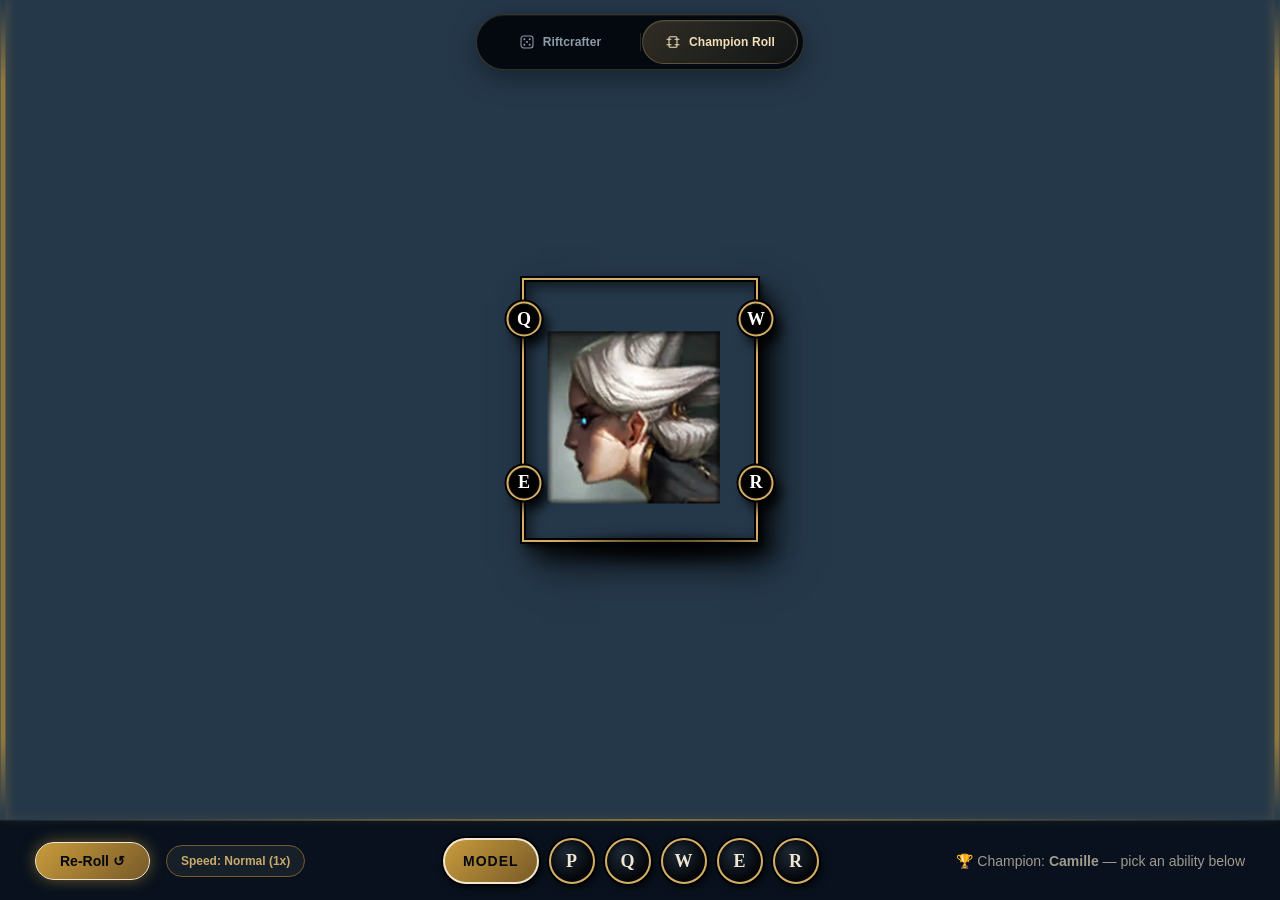
==== champion-roll.html @ a7ed088f "Add files via upload" ====
<!DOCTYPE html>
<html lang="en">
<head>
  <meta charset="UTF-8">
  <meta name="viewport" content="width=device-width, initial-scale=1.0, viewport-fit=cover">
  <title>League of Legends - Champion Roll in Frame</title>
  <style>
    html {
      height: 100%;
    }

    * {
      box-sizing: border-box;
      margin: 0;
      padding: 0;
      user-select: none;
      -webkit-user-select: none;
      -webkit-tap-highlight-color: transparent;
    }

    body {
      width: 100vw;
      height: 100vh;
      height: 100dvh;
      overflow: hidden;
      overscroll-behavior: none;
      touch-action: manipulation;
      /* لون الخلفية الأصلي المأخوذ بالبكسل من الصورة (#25384a) */
      background-color: #25384a;
      font-family: -apple-system, BlinkMacSystemFont, "Segoe UI", Roboto, "Cairo", Tahoma, sans-serif;
      position: relative;
    }

    /* 
      المربع الأصلي (الفريم) في منتصف المنطقة المرئية (أعلى شريط التحكم)
      - الظل بزاوية وقوة وتفاصيل الصورة المرفقة (ساقط نحو الأسفل واليمين)
    */
    .lol-frame {
      position: absolute;
      top: calc((100vh - var(--bar-h, 80px)) / 2);
      top: calc((100dvh - var(--bar-h, 80px)) / 2);
      left: 50%;
      transform: translate(-50%, -50%);
      width: 236px;
      height: 264px;
      background: transparent;
      border: 2px solid #d5af65;
      outline: 2px solid #000000;
      outline-offset: 0;
      box-shadow: 
        inset 0 0 0 2px #000000,
        inset 6px 6px 14px rgba(0, 0, 0, 0.6),
        3px 4px 6px rgba(0, 0, 0, 0.85),
        10px 14px 22px rgba(0, 0, 0, 0.82),
        18px 24px 38px rgba(0, 0, 0, 0.55);
      z-index: 5;
      pointer-events: none;
    }

    /* شريط الظل المسقط بزاوية أسفل ويمين الفريم */
    .lol-frame::after {
      content: "";
      position: absolute;
      bottom: -22px;
      left: 14%;
      width: 95%;
      height: 28px;
      background: radial-gradient(ellipse at center, rgba(0, 0, 0, 0.85) 0%, rgba(0, 0, 0, 0.45) 50%, transparent 75%);
      filter: blur(6px);
      pointer-events: none;
      z-index: -1;
    }

    /* دوائر القدرات (Q, W, E, R) بظل زاوي مطابق لدائرة R في الصورة */
    .ability-circle {
      position: absolute;
      width: 35px;
      height: 35px;
      border-radius: 50%;
      background: #000000;
      border: 2px solid #d5af65;
      box-shadow: 
        0 0 0 2px #000000,
        7px 9px 12px rgba(0, 0, 0, 0.88),
        inset 0 0 0 1px #111111;
      display: flex;
      justify-content: center;
      align-items: center;
      z-index: 20;
      user-select: none;
    }

    .ability-circle span {
      color: #ffffff;
      font-family: "Cinzel", "Beaufort for LoL", "Times New Roman", "Georgia", serif;
      font-size: 18px;
      font-weight: 700;
      line-height: 1;
      text-shadow: 0 1px 2px rgba(0, 0, 0, 0.85);
      transform: translateY(-0.5px);
    }

    .circle-q { top: 15%; left: 0; transform: translate(-50%, -50%); }
    .circle-w { top: 15%; left: 100%; transform: translate(-50%, -50%); }
    .circle-e { top: 78%; left: 0; transform: translate(-50%, -50%); }
    .circle-r { top: 78%; left: 100%; transform: translate(-50%, -50%); }

    /* 
      أماكن أيكونات القدرات من Riot Data Dragon (جاهزة وفارغة حالياً)
      - 4 أماكن في زوايا الفريم + مكان في منتصف الضلع العلوي (مطابق للصورة المرفقة)
      - كل أيكون يتمركز فوق الزاوية بالضبط كما في الصورة
    */
    .ability-slot {
      position: absolute;
      width: 48px;
      height: 48px;
      border-radius: 6px;
      background: transparent;
      border: none;
      outline: none;
      box-shadow: none;
      overflow: hidden;
      z-index: 25;
      pointer-events: none;
    }

    .ability-slot img {
      width: 100%;
      height: 100%;
      object-fit: cover;
      display: block;
      border: none;
      border-radius: 6px;
      box-shadow: 3px 4px 8px rgba(0, 0, 0, 0.7);
      /* طفو خفيف جداً - أخف من طفو الصورة الفائزة */
      animation: abilityFloat 5.5s ease-in-out infinite;
    }

    /* لمعة واحدة تمر علي الأيكون من فوق الشمال لتحت اليمين لما يتحط */
    .ability-slot::after {
      content: "";
      position: absolute;
      inset: 0;
      border-radius: 6px;
      background: linear-gradient(135deg,
        transparent 35%,
        rgba(255, 255, 255, 0.55) 47%,
        rgba(255, 255, 255, 0.95) 50%,
        rgba(255, 255, 255, 0.55) 53%,
        transparent 65%);
      transform: translate(-110%, -110%);
      opacity: 0;
      pointer-events: none;
    }

    .ability-slot.shine::after {
      animation: slotShine 1.8s ease-in-out 1;
    }

    @keyframes slotShine {
      0% { transform: translate(-110%, -110%); opacity: 1; }
      100% { transform: translate(110%, 110%); opacity: 1; }
    }

    @keyframes abilityFloat {
      0%, 100% { transform: translate(0, 0); }
      25% { transform: translate(2.5px, -3.5px); }
      50% { transform: translate(0, -5.5px); }
      75% { transform: translate(-2.5px, -2.5px); }
    }

    .slot-tl { top: 0; left: 0; transform: translate(-50%, -50%); }
    .slot-tc { top: 0; left: 50%; transform: translate(-50%, -50%); }
    .slot-tr { top: 0; left: 100%; transform: translate(-50%, -50%); }
    .slot-bl { top: 100%; left: 0; transform: translate(-50%, -50%); }
    .slot-br { top: 100%; left: 100%; transform: translate(-50%, -50%); }
    .slot-bc { top: 100%; left: 50%; transform: translate(-50%, -50%); }

    /* ساحة الأنميشن بملء الشاشة */
    #arena {
      position: absolute;
      top: 0;
      left: 0;
      width: 100vw;
      height: 100vh;
      height: 100dvh;
      direction: ltr;
      overflow: hidden;
      pointer-events: none;
      z-index: 2;
    }

    /* صور أبطال اللعبة وقت الرول بحجم 75px بدون أي حواف */
    .champ-dvd {
      position: absolute;
      top: 0;
      left: 0;
      width: 75px;
      height: 75px;
      border: none !important;
      outline: none !important;
      box-shadow: none !important;
      overflow: hidden;
      will-change: transform, opacity;
      background: transparent;
      transform-origin: center center;
      transition: opacity 0.15s ease, transform 0.15s ease;
    }

    .champ-dvd img {
      width: 100%;
      height: 100%;
      object-fit: cover;
      display: block;
      border: none !important;
      outline: none !important;
    }

    /* الاختفاء أثناء الرول: بدون قفز - الشفافية فقط (الموضع يُدار من الـ JS) */
    .champ-dvd.eliminated {
      opacity: 0 !important;
    }

    /* 
      الحيطان الجانبية القابلة للسحب (بالماوس أو اللمس) - الرول بيخبط فيها
      منطقة لمس عريضة (28px) وحاجز مرئي رفيع متوهج في المنتصف
    */
    .side-wall {
      position: absolute;
      top: 0;
      width: 28px;
      height: calc(100vh - var(--bar-h, 80px));
      height: calc(100dvh - var(--bar-h, 80px));
      z-index: 90;
      cursor: ew-resize;
      touch-action: none;
      background: transparent;
    }

    .side-wall::before {
      content: "";
      position: absolute;
      top: 0;
      bottom: 0;
      left: 50%;
      transform: translateX(-50%);
      width: 5px;
      border-radius: 3px;
      background: linear-gradient(180deg,
        transparent 0%,
        rgba(200, 155, 60, 0.65) 10%,
        rgba(200, 155, 60, 0.65) 90%,
        transparent 100%);
      box-shadow: 0 0 12px rgba(200, 155, 60, 0.45);
    }

    .side-wall.dragging::before {
      background: linear-gradient(180deg,
        transparent 0%,
        rgba(240, 230, 210, 0.95) 10%,
        rgba(240, 230, 210, 0.95) 90%,
        transparent 100%);
      box-shadow: 0 0 18px rgba(240, 230, 210, 0.85);
    }

    /* الصورة الفائزة: حجمها يتحسب كنسبة ثابتة من حجم الفريم (توافق مع كل الشاشات) */
    .final-winner-img {
      position: absolute;
      top: 0;
      left: 0;
      width: 175px;
      height: 175px;
      object-fit: cover;
      display: block;
      border: none !important;
      outline: none !important;
      box-shadow: none !important;
      filter: none !important;
      z-index: 10 !important;
      will-change: transform;
      pointer-events: none;
    }

    /* شريط التحكم السفلي - متجاوب مع جميع الشاشات */
    .bottom-controls-bar {
      position: absolute;
      bottom: 0;
      left: 0;
      width: 100vw;
      min-height: 80px;
      height: auto;
      background: rgba(8, 16, 28, 0.96);
      backdrop-filter: blur(16px);
      -webkit-backdrop-filter: blur(16px);
      display: flex;
      flex-wrap: wrap;
      justify-content: space-between;
      align-items: center;
      gap: 10px;
      padding: 12px 35px;
      padding-bottom: calc(12px + env(safe-area-inset-bottom, 0px));
      z-index: 100;
      border-top: 1px solid rgba(255, 255, 255, 0.08);
    }

    /* الخط الشفاف الفاصل الذي ترتد منه الصور - ملاصق لأعلى شريط التحكم دائماً */
    .bottom-controls-bar::before {
      content: "";
      position: absolute;
      bottom: 100%;
      left: 0;
      width: 100%;
      height: 2px;
      background: linear-gradient(90deg, 
        transparent 0%, 
        rgba(200, 155, 60, 0.2) 20%, 
        rgba(200, 155, 60, 0.6) 50%, 
        rgba(200, 155, 60, 0.2) 80%, 
        transparent 100%);
      box-shadow: 0 -1px 8px rgba(200, 155, 60, 0.25);
      pointer-events: none;
    }

    .controls-left, .controls-right, .controls-center {
      display: flex;
      align-items: center;
      gap: 16px;
    }

    .status-lbl {
      color: #a09b8c;
      font-size: 14px;
      font-weight: 500;
      display: flex;
      align-items: center;
      gap: 8px;
      text-align: center;
    }

    .status-lbl .pulse-dot {
      width: 8px;
      height: 8px;
      border-radius: 50%;
      background: #0ac8b9;
      box-shadow: 0 0 8px #0ac8b9;
      display: inline-block;
      animation: blink 1s infinite alternate;
      flex-shrink: 0;
    }

    @keyframes blink {
      0% { opacity: 0.3; }
      100% { opacity: 1; }
    }

    .action-btn {
      background: linear-gradient(135deg, #c89b3c 0%, #785a28 100%);
      color: #040810;
      border: 1px solid #f0e6d2;
      padding: 10px 24px;
      border-radius: 20px;
      font-family: inherit;
      font-size: 14px;
      font-weight: 800;
      cursor: pointer;
      touch-action: manipulation;
      transition: all 0.2s ease;
      box-shadow: 0 0 15px rgba(200, 155, 60, 0.5);
    }

    .action-btn:hover {
      background: linear-gradient(135deg, #f0e6d2 0%, #c89b3c 100%);
      color: #010a13;
      transform: scale(1.04);
      box-shadow: 0 0 25px rgba(200, 155, 60, 0.9);
    }

    .action-btn:active {
      transform: scale(0.97);
    }

    .speed-btn {
      background: rgba(255, 255, 255, 0.06);
      color: #c8aa6e;
      border: 1px solid #785a28;
      padding: 8px 14px;
      border-radius: 16px;
      font-family: inherit;
      font-size: 12px;
      font-weight: 600;
      cursor: pointer;
      touch-action: manipulation;
      transition: all 0.2s ease;
      white-space: nowrap;
    }

    .speed-btn:hover {
      background: rgba(200, 155, 60, 0.15);
      border-color: #c89b3c;
      color: #f0e6d2;
    }

    /* ===== الأزرار الستة: MODEL P Q W E R ===== */
    .controls-abilities {
      display: flex;
      align-items: center;
      justify-content: center;
      gap: 10px;
      flex-wrap: wrap;
    }

    .ability-btn {
      width: 46px;
      height: 46px;
      border-radius: 50%;
      background: radial-gradient(circle at 35% 30%, #1c2733 0%, #05080c 70%);
      border: 2px solid #d5af65;
      box-shadow: 
        0 0 0 2px #000000,
        3px 4px 8px rgba(0, 0, 0, 0.7),
        inset 0 0 6px rgba(0, 0, 0, 0.8);
      color: #f0e6d2;
      font-family: "Cinzel", "Beaufort for LoL", "Times New Roman", "Georgia", serif;
      font-size: 18px;
      font-weight: 700;
      line-height: 1;
      cursor: pointer;
      touch-action: manipulation;
      transition: all 0.15s ease;
    }

    .ability-btn:hover {
      border-color: #f0e6d2;
      box-shadow: 
        0 0 0 2px #000000,
        0 0 14px rgba(200, 155, 60, 0.7),
        inset 0 0 6px rgba(0, 0, 0, 0.8);
      transform: translateY(-2px);
    }

    .ability-btn:active {
      transform: scale(0.94);
    }

    .model-btn {
      min-width: 88px;
      height: 46px;
      padding: 0 18px;
      border-radius: 23px;
      background: linear-gradient(135deg, #c89b3c 0%, #785a28 100%);
      border: 2px solid #f0e6d2;
      box-shadow: 
        0 0 0 2px #000000,
        3px 4px 8px rgba(0, 0, 0, 0.7);
      color: #040810;
      font-family: inherit;
      font-size: 14px;
      font-weight: 800;
      letter-spacing: 1px;
      cursor: pointer;
      touch-action: manipulation;
      transition: all 0.15s ease;
    }

    .model-btn:hover {
      background: linear-gradient(135deg, #f0e6d2 0%, #c89b3c 100%);
      box-shadow: 
        0 0 0 2px #000000,
        0 0 16px rgba(200, 155, 60, 0.8);
      transform: translateY(-2px);
    }

    .model-btn:active {
      transform: scale(0.96);
    }

    /* الأزرار أثناء الرول أو بعد استعمالها */
    .ability-btn:disabled, .model-btn:disabled {
      opacity: 0.35;
      cursor: default;
      transform: none;
    }

    .ability-btn.used {
      opacity: 0.5;
      border-color: #0ac8b9;
      color: #0ac8b9;
      box-shadow: 
        0 0 0 2px #000000,
        0 0 10px rgba(10, 200, 185, 0.5),
        inset 0 0 6px rgba(0, 0, 0, 0.8);
    }

    /* ===== التجاوب مع الموبايل والأجهزة الصغيرة ===== */
    @media (max-width: 700px) {
      .bottom-controls-bar {
        flex-direction: column;
        align-items: stretch;
        gap: 8px;
        padding: 10px 14px;
        padding-bottom: calc(10px + env(safe-area-inset-bottom, 0px));
      }

      .controls-right, .controls-center, .controls-left, .controls-abilities {
        width: 100%;
        justify-content: center;
        gap: 10px;
      }

      .action-btn {
        flex: 1;
      }

      .status-lbl {
        font-size: 12px;
      }
    }

    /* تصغير الفريم قليلاً على الشاشات القصيرة / الضيقة جداً */
    @media (max-width: 400px), (max-height: 560px) {
      .lol-frame {
        transform: translate(-50%, -50%) scale(0.82);
      }
    }
  </style>
  <link rel="stylesheet" href="css/page-switcher.css?v=20260919a">
  <script defer src="js/page-switcher.js?v=20260919a"></script>
</head>
<body class="rift-page--roll">
  <nav class="rift-island" aria-label="Game pages">
    <a class="rift-island__link" href="./index.html"><svg viewBox="0 0 24 24" aria-hidden="true"><rect x="3" y="3" width="18" height="18" rx="4"/><path d="M8 8h.01M16 8h.01M12 12h.01M8 16h.01M16 16h.01" stroke-width="3"/></svg><span>Riftcrafter</span></a>
    <a class="rift-island__link" href="./champion-roll.html" aria-current="page"><svg viewBox="0 0 24 24" aria-hidden="true"><rect x="6" y="4" width="12" height="16" rx="2"/><path d="M3 8h6M15 8h6M3 16h6M15 16h6"/></svg><span>Champion Roll</span></a>
  </nav>


  <!-- الفريم الأصلي في منتصف الشاشة بدوائر Q, W, E, R -->
  <div class="lol-frame" id="lolFrame">
    <div class="ability-circle circle-q"><span>Q</span></div>
    <div class="ability-circle circle-w"><span>W</span></div>
    <div class="ability-circle circle-e"><span>E</span></div>
    <div class="ability-circle circle-r"><span>R</span></div>

    <!-- أماكن أيكونات القدرات من Riot Data Dragon (فارغة وجاهزة حالياً) -->
    <div class="ability-slot slot-tl" id="slotTL"></div>
    <div class="ability-slot slot-tc" id="slotTC"></div>
    <div class="ability-slot slot-tr" id="slotTR"></div>
    <div class="ability-slot slot-bl" id="slotBL"></div>
    <div class="ability-slot slot-br" id="slotBR"></div>
    <!-- مكان صورة الشخصية (زر MODEL) تحت في النص -->
    <div class="ability-slot slot-bc" id="slotBC"></div>
  </div>

  <!-- ساحة حركة الصور وقت الرول -->
  <div id="arena"></div>

  <!-- الحيطان الجانبية القابلة للسحب اللي بيرتد فيها الرول -->
  <div class="side-wall" id="wallLeft"></div>
  <div class="side-wall" id="wallRight"></div>

  <!-- شريط التحكم السفلي المتجاوب -->
  <div class="bottom-controls-bar" id="controlsBar">
    <div class="controls-right">
      <button class="action-btn" id="actionBtn">Re-Roll ↺</button>
      <button class="speed-btn" id="speedBtn">Speed: Normal (1x)</button>
    </div>

    <!-- الأزرار الستة: MODEL P Q W E R -->
    <div class="controls-abilities">
      <button class="model-btn" id="btnModel" type="button">MODEL</button>
      <button class="ability-btn" id="btnP" type="button">P</button>
      <button class="ability-btn" id="btnQ" type="button">Q</button>
      <button class="ability-btn" id="btnW" type="button">W</button>
      <button class="ability-btn" id="btnE" type="button">E</button>
      <button class="ability-btn" id="btnR" type="button">R</button>
    </div>

    <div class="controls-left">
      <div class="status-lbl" id="statusLbl">
        <span class="pulse-dot"></span>
        <span>Champions bounce &amp; eliminate over 2 seconds...</span>
      </div>
    </div>
  </div>

  <script>
    // جميع أبطال League of Legends الـ 169 بدقة كاملة
    const CHAMPIONS = [{"id": "Aatrox", "name": "Aatrox", "title": "the Darkin Blade", "src": "[data-uri]", "ddragon_url": "https://ddragon.leagueoflegends.com/cdn/14.24.1/img/champion/Aatrox.png"}, {"id": "Ahri", "name": "Ahri", "title": "the Nine-Tailed Fox", "src": "[data-uri]", "ddragon_url": "https://ddragon.leagueoflegends.com/cdn/14.24.1/img/champion/Ahri.png"}, {"id": "Akali", "name": "Akali", "title": "the Rogue Assassin", "src": "[data-uri]", "ddragon_url": "https://ddragon.leagueoflegends.com/cdn/14.24.1/img/champion/Akali.png"}, {"id": "Akshan", "name": "Akshan", "title": "the Rogue Sentinel", "src": "[data-uri]", "ddragon_url": "https://ddragon.leagueoflegends.com/cdn/14.24.1/img/champion/Akshan.png"}, {"id": "Alistar", "name": "Alistar", "title": "the Minotaur", "src": "[data-uri]", "ddragon_url": "https://ddragon.leagueoflegends.com/cdn/14.24.1/img/champion/Alistar.png"}, {"id": "Ambessa", "name": "Ambessa", "title": "Matriarch of War", "src": "[data-uri]", "ddragon_url": "https://ddragon.leagueoflegends.com/cdn/14.24.1/img/champion/Ambessa.png"}, {"id": "Amumu", "name": "Amumu", "title": "the Sad Mummy", "src": "[data-uri]", "ddragon_url": "https://ddragon.leagueoflegends.com/cdn/14.24.1/img/champion/Amumu.png"}, {"id": "Anivia", "name": "Anivia", "title": "the Cryophoenix", "src": "[data-uri]", "ddragon_url": "https://ddragon.leagueoflegends.com/cdn/14.24.1/img/champion/Anivia.png"}, {"id": "Annie", "name": "Annie", "title": "the Dark Child", "src": "[data-uri]", "ddragon_url": "https://ddragon.leagueoflegends.com/cdn/14.24.1/img/champion/Annie.png"}, {"id": "Aphelios", "name": "Aphelios", "title": "the Weapon of the Faithful", "src": "[data-uri]", "ddragon_url": "https://ddragon.leagueoflegends.com/cdn/14.24.1/img/champion/Aphelios.png"}, {"id": "Ashe", "name": "Ashe", "title": "the Frost Archer", "src": "[data-uri]", "ddragon_url": "https://ddragon.leagueoflegends.com/cdn/14.24.1/img/champion/Ashe.png"}, {"id": "AurelionSol", "name": "Aurelion Sol", "title": "The Star Forger", "src": "[data-uri]", "ddragon_url": "https://ddragon.leagueoflegends.com/cdn/14.24.1/img/champion/AurelionSol.png"}, {"id": "Aurora", "name": "Aurora", "title": "the Witch Between Worlds", "src": "[data-uri]", "ddragon_url": "https://ddragon.leagueoflegends.com/cdn/14.24.1/img/champion/Aurora.png"}, {"id": "Azir", "name": "Azir", "title": "the Emperor of the Sands", "src": "[data-uri]", "ddragon_url": "https://ddragon.leagueoflegends.com/cdn/14.24.1/img/champion/Azir.png"}, {"id": "Bard", "name": "Bard", "title": "the Wandering Caretaker", "src": "[data-uri]", "ddragon_url": "https://ddragon.leagueoflegends.com/cdn/14.24.1/img/champion/Bard.png"}, {"id": "Belveth", "name": "Bel'Veth", "title": "the Empress of the Void", "src": "[data-uri]", "ddragon_url": "https://ddragon.leagueoflegends.com/cdn/14.24.1/img/champion/Belveth.png"}, {"id": "Blitzcrank", "name": "Blitzcrank", "title": "the Great Steam Golem", "src": "[data-uri]", "ddragon_url": "https://ddragon.leagueoflegends.com/cdn/14.24.1/img/champion/Blitzcrank.png"}, {"id": "Brand", "name": "Brand", "title": "the Burning Vengeance", "src": "[data-uri]", "ddragon_url": "https://ddragon.leagueoflegends.com/cdn/14.24.1/img/champion/Brand.png"}, {"id": "Braum", "name": "Braum", "title": "the Heart of the Freljord", "src": "[data-uri]", "ddragon_url": "https://ddragon.leagueoflegends.com/cdn/14.24.1/img/champion/Braum.png"}, {"id": "Briar", "name": "Briar", "title": "the Restrained Hunger", "src": "[data-uri]", "ddragon_url": "https://ddragon.leagueoflegends.com/cdn/14.24.1/img/champion/Briar.png"}, {"id": "Caitlyn", "name": "Caitlyn", "title": "the Sheriff of Piltover", "src": "[data-uri]", "ddragon_url": "https://ddragon.leagueoflegends.com/cdn/14.24.1/img/champion/Caitlyn.png"}, {"id": "Camille", "name": "Camille", "title": "the Steel Shadow", "src": "[data-uri]", "ddragon_url": "https://ddragon.leagueoflegends.com/cdn/14.24.1/img/champion/Camille.png"}, {"id": "Cassiopeia", "name": "Cassiopeia", "title": "the Serpent's Embrace", "src": "[data-uri]", "ddragon_url": "https://ddragon.leagueoflegends.com/cdn/14.24.1/img/champion/Cassiopeia.png"}, {"id": "Chogath", "name": "Cho'Gath", "title": "the Terror of the Void", "src": "[data-uri]", "ddragon_url": "https://ddragon.leagueoflegends.com/cdn/14.24.1/img/champion/Chogath.png"}, {"id": "Corki", "name": "Corki", "title": "the Daring Bombardier", "src": "[data-uri]", "ddragon_url": "https://ddragon.leagueoflegends.com/cdn/14.24.1/img/champion/Corki.png"}, {"id": "Darius", "name": "Darius", "title": "the Hand of Noxus", "src": "[data-uri]", "ddragon_url": "https://ddragon.leagueoflegends.com/cdn/14.24.1/img/champion/Darius.png"}, {"id": "Diana", "name": "Diana", "title": "Scorn of the Moon", "src": "[data-uri]", "ddragon_url": "https://ddragon.leagueoflegends.com/cdn/14.24.1/img/champion/Diana.png"}, {"id": "DrMundo", "name": "Dr. Mundo", "title": "the Madman of Zaun", "src": "[data-uri]", "ddragon_url": "https://ddragon.leagueoflegends.com/cdn/14.24.1/img/champion/DrMundo.png"}, {"id": "Draven", "name": "Draven", "title": "the Glorious Executioner", "src": "[data-uri]", "ddragon_url": "https://ddragon.leagueoflegends.com/cdn/14.24.1/img/champion/Draven.png"}, {"id": "Ekko", "name": "Ekko", "title": "the Boy Who Shattered Time", "src": "[data-uri]", "ddragon_url": "https://ddragon.leagueoflegends.com/cdn/14.24.1/img/champion/Ekko.png"}, {"id": "Elise", "name": "Elise", "title": "the Spider Queen", "src": "[data-uri]", "ddragon_url": "https://ddragon.leagueoflegends.com/cdn/14.24.1/img/champion/Elise.png"}, {"id": "Evelynn", "name": "Evelynn", "title": "Agony's Embrace", "src": "[data-uri]", "ddragon_url": "https://ddragon.leagueoflegends.com/cdn/14.24.1/img/champion/Evelynn.png"}, {"id": "Ezreal", "name": "Ezreal", "title": "the Prodigal Explorer", "src": "[data-uri]", "ddragon_url": "https://ddragon.leagueoflegends.com/cdn/14.24.1/img/champion/Ezreal.png"}, {"id": "Fiddlesticks", "name": "Fiddlesticks", "title": "the Ancient Fear", "src": "[data-uri]", "ddragon_url": "https://ddragon.leagueoflegends.com/cdn/14.24.1/img/champion/Fiddlesticks.png"}, {"id": "Fiora", "name": "Fiora", "title": "the Grand Duelist", "src": "[data-uri]", "ddragon_url": "https://ddragon.leagueoflegends.com/cdn/14.24.1/img/champion/Fiora.png"}, {"id": "Fizz", "name": "Fizz", "title": "the Tidal Trickster", "src": "[data-uri]", "ddragon_url": "https://ddragon.leagueoflegends.com/cdn/14.24.1/img/champion/Fizz.png"}, {"id": "Galio", "name": "Galio", "title": "the Colossus", "src": "[data-uri]", "ddragon_url": "https://ddragon.leagueoflegends.com/cdn/14.24.1/img/champion/Galio.png"}, {"id": "Gangplank", "name": "Gangplank", "title": "the Saltwater Scourge", "src": "[data-uri]", "ddragon_url": "https://ddragon.leagueoflegends.com/cdn/14.24.1/img/champion/Gangplank.png"}, {"id": "Garen", "name": "Garen", "title": "The Might of Demacia", "src": "[data-uri]", "ddragon_url": "https://ddragon.leagueoflegends.com/cdn/14.24.1/img/champion/Garen.png"}, {"id": "Gnar", "name": "Gnar", "title": "the Missing Link", "src": "[data-uri]", "ddragon_url": "https://ddragon.leagueoflegends.com/cdn/14.24.1/img/champion/Gnar.png"}, {"id": "Gragas", "name": "Gragas", "title": "the Rabble Rouser", "src": "[data-uri]", "ddragon_url": "https://ddragon.leagueoflegends.com/cdn/14.24.1/img/champion/Gragas.png"}, {"id": "Graves", "name": "Graves", "title": "the Outlaw", "src": "[data-uri]", "ddragon_url": "https://ddragon.leagueoflegends.com/cdn/14.24.1/img/champion/Graves.png"}, {"id": "Gwen", "name": "Gwen", "title": "The Hallowed Seamstress", "src": "[data-uri]", "ddragon_url": "https://ddragon.leagueoflegends.com/cdn/14.24.1/img/champion/Gwen.png"}, {"id": "Hecarim", "name": "Hecarim", "title": "the Shadow of War", "src": "[data-uri]", "ddragon_url": "https://ddragon.leagueoflegends.com/cdn/14.24.1/img/champion/Hecarim.png"}, {"id": "Heimerdinger", "name": "Heimerdinger", "title": "the Revered Inventor", "src": "[data-uri]", "ddragon_url": "https://ddragon.leagueoflegends.com/cdn/14.24.1/img/champion/Heimerdinger.png"}, {"id": "Hwei", "name": "Hwei", "title": "the Visionary", "src": "[data-uri]", "ddragon_url": "https://ddragon.leagueoflegends.com/cdn/14.24.1/img/champion/Hwei.png"}, {"id": "Illaoi", "name": "Illaoi", "title": "the Kraken Priestess", "src": "[data-uri]", "ddragon_url": "https://ddragon.leagueoflegends.com/cdn/14.24.1/img/champion/Illaoi.png"}, {"id": "Irelia", "name": "Irelia", "title": "the Blade Dancer", "src": "[data-uri]", "ddragon_url": "https://ddragon.leagueoflegends.com/cdn/14.24.1/img/champion/Irelia.png"}, {"id": "Ivern", "name": "Ivern", "title": "the Green Father", "src": "[data-uri]", "ddragon_url": "https://ddragon.leagueoflegends.com/cdn/14.24.1/img/champion/Ivern.png"}, {"id": "Janna", "name": "Janna", "title": "the Storm's Fury", "src": "[data-uri]", "ddragon_url": "https://ddragon.leagueoflegends.com/cdn/14.24.1/img/champion/Janna.png"}, {"id": "JarvanIV", "name": "Jarvan IV", "title": "the Exemplar of Demacia", "src": "[data-uri]", "ddragon_url": "https://ddragon.leagueoflegends.com/cdn/14.24.1/img/champion/JarvanIV.png"}, {"id": "Jax", "name": "Jax", "title": "Grandmaster at Arms", "src": "[data-uri]", "ddragon_url": "https://ddragon.leagueoflegends.com/cdn/14.24.1/img/champion/Jax.png"}, {"id": "Jayce", "name": "Jayce", "title": "the Defender of Tomorrow", "src": "[data-uri]", "ddragon_url": "https://ddragon.leagueoflegends.com/cdn/14.24.1/img/champion/Jayce.png"}, {"id": "Jhin", "name": "Jhin", "title": "the Virtuoso", "src": "[data-uri]", "ddragon_url": "https://ddragon.leagueoflegends.com/cdn/14.24.1/img/champion/Jhin.png"}, {"id": "Jinx", "name": "Jinx", "title": "the Loose Cannon", "src": "[data-uri]", "ddragon_url": "https://ddragon.leagueoflegends.com/cdn/14.24.1/img/champion/Jinx.png"}, {"id": "KSante", "name": "K'Sante", "title": "the Pride of Nazumah", "src": "[data-uri]", "ddragon_url": "https://ddragon.leagueoflegends.com/cdn/14.24.1/img/champion/KSante.png"}, {"id": "Kaisa", "name": "Kai'Sa", "title": "Daughter of the Void", "src": "[data-uri]", "ddragon_url": "https://ddragon.leagueoflegends.com/cdn/14.24.1/img/champion/Kaisa.png"}, {"id": "Kalista", "name": "Kalista", "title": "the Spear of Vengeance", "src": "[data-uri]", "ddragon_url": "https://ddragon.leagueoflegends.com/cdn/14.24.1/img/champion/Kalista.png"}, {"id": "Karma", "name": "Karma", "title": "the Enlightened One", "src": "[data-uri]", "ddragon_url": "https://ddragon.leagueoflegends.com/cdn/14.24.1/img/champion/Karma.png"}, {"id": "Karthus", "name": "Karthus", "title": "the Deathsinger", "src": "[data-uri]", "ddragon_url": "https://ddragon.leagueoflegends.com/cdn/14.24.1/img/champion/Karthus.png"}, {"id": "Kassadin", "name": "Kassadin", "title": "the Void Walker", "src": "[data-uri]", "ddragon_url": "https://ddragon.leagueoflegends.com/cdn/14.24.1/img/champion/Kassadin.png"}, {"id": "Katarina", "name": "Katarina", "title": "the Sinister Blade", "src": "[data-uri]", "ddragon_url": "https://ddragon.leagueoflegends.com/cdn/14.24.1/img/champion/Katarina.png"}, {"id": "Kayle", "name": "Kayle", "title": "the Righteous", "src": "[data-uri]", "ddragon_url": "https://ddragon.leagueoflegends.com/cdn/14.24.1/img/champion/Kayle.png"}, {"id": "Kayn", "name": "Kayn", "title": "the Shadow Reaper", "src": "[data-uri]", "ddragon_url": "https://ddragon.leagueoflegends.com/cdn/14.24.1/img/champion/Kayn.png"}, {"id": "Kennen", "name": "Kennen", "title": "the Heart of the Tempest", "src": "[data-uri]", "ddragon_url": "https://ddragon.leagueoflegends.com/cdn/14.24.1/img/champion/Kennen.png"}, {"id": "Khazix", "name": "Kha'Zix", "title": "the Voidreaver", "src": "[data-uri]", "ddragon_url": "https://ddragon.leagueoflegends.com/cdn/14.24.1/img/champion/Khazix.png"}, {"id": "Kindred", "name": "Kindred", "title": "The Eternal Hunters", "src": "[data-uri]", "ddragon_url": "https://ddragon.leagueoflegends.com/cdn/14.24.1/img/champion/Kindred.png"}, {"id": "Kled", "name": "Kled", "title": "the Cantankerous Cavalier", "src": "[data-uri]", "ddragon_url": "https://ddragon.leagueoflegends.com/cdn/14.24.1/img/champion/Kled.png"}, {"id": "KogMaw", "name": "Kog'Maw", "title": "the Mouth of the Abyss", "src": "[data-uri]", "ddragon_url": "https://ddragon.leagueoflegends.com/cdn/14.24.1/img/champion/KogMaw.png"}, {"id": "Leblanc", "name": "LeBlanc", "title": "the Deceiver", "src": "[data-uri]", "ddragon_url": "https://ddragon.leagueoflegends.com/cdn/14.24.1/img/champion/Leblanc.png"}, {"id": "LeeSin", "name": "Lee Sin", "title": "the Blind Monk", "src": "[data-uri]", "ddragon_url": "https://ddragon.leagueoflegends.com/cdn/14.24.1/img/champion/LeeSin.png"}, {"id": "Leona", "name": "Leona", "title": "the Radiant Dawn", "src": "[data-uri]", "ddragon_url": "https://ddragon.leagueoflegends.com/cdn/14.24.1/img/champion/Leona.png"}, {"id": "Lillia", "name": "Lillia", "title": "the Bashful Bloom", "src": "[data-uri]", "ddragon_url": "https://ddragon.leagueoflegends.com/cdn/14.24.1/img/champion/Lillia.png"}, {"id": "Lissandra", "name": "Lissandra", "title": "the Ice Witch", "src": "[data-uri]", "ddragon_url": "https://ddragon.leagueoflegends.com/cdn/14.24.1/img/champion/Lissandra.png"}, {"id": "Lucian", "name": "Lucian", "title": "the Purifier", "src": "[data-uri]", "ddragon_url": "https://ddragon.leagueoflegends.com/cdn/14.24.1/img/champion/Lucian.png"}, {"id": "Lulu", "name": "Lulu", "title": "the Fae Sorceress", "src": "[data-uri]", "ddragon_url": "https://ddragon.leagueoflegends.com/cdn/14.24.1/img/champion/Lulu.png"}, {"id": "Lux", "name": "Lux", "title": "the Lady of Luminosity", "src": "[data-uri]", "ddragon_url": "https://ddragon.leagueoflegends.com/cdn/14.24.1/img/champion/Lux.png"}, {"id": "Malphite", "name": "Malphite", "title": "Shard of the Monolith", "src": "[data-uri]", "ddragon_url": "https://ddragon.leagueoflegends.com/cdn/14.24.1/img/champion/Malphite.png"}, {"id": "Malzahar", "name": "Malzahar", "title": "the Prophet of the Void", "src": "[data-uri]", "ddragon_url": "https://ddragon.leagueoflegends.com/cdn/14.24.1/img/champion/Malzahar.png"}, {"id": "Maokai", "name": "Maokai", "title": "the Twisted Treant", "src": "[data-uri]", "ddragon_url": "https://ddragon.leagueoflegends.com/cdn/14.24.1/img/champion/Maokai.png"}, {"id": "MasterYi", "name": "Master Yi", "title": "the Wuju Bladesman", "src": "[data-uri]", "ddragon_url": "https://ddragon.leagueoflegends.com/cdn/14.24.1/img/champion/MasterYi.png"}, {"id": "Milio", "name": "Milio", "title": "The Gentle Flame", "src": "[data-uri]", "ddragon_url": "https://ddragon.leagueoflegends.com/cdn/14.24.1/img/champion/Milio.png"}, {"id": "MissFortune", "name": "Miss Fortune", "title": "the Bounty Hunter", "src": "[data-uri]", "ddragon_url": "https://ddragon.leagueoflegends.com/cdn/14.24.1/img/champion/MissFortune.png"}, {"id": "MonkeyKing", "name": "Wukong", "title": "the Monkey King", "src": "[data-uri]", "ddragon_url": "https://ddragon.leagueoflegends.com/cdn/14.24.1/img/champion/MonkeyKing.png"}, {"id": "Mordekaiser", "name": "Mordekaiser", "title": "the Iron Revenant", "src": "[data-uri]", "ddragon_url": "https://ddragon.leagueoflegends.com/cdn/14.24.1/img/champion/Mordekaiser.png"}, {"id": "Morgana", "name": "Morgana", "title": "the Fallen", "src": "[data-uri]", "ddragon_url": "https://ddragon.leagueoflegends.com/cdn/14.24.1/img/champion/Morgana.png"}, {"id": "Naafiri", "name": "Naafiri", "title": "the Hound of a Hundred Bites", "src": "[data-uri]", "ddragon_url": "https://ddragon.leagueoflegends.com/cdn/14.24.1/img/champion/Naafiri.png"}, {"id": "Nami", "name": "Nami", "title": "the Tidecaller", "src": "[data-uri]", "ddragon_url": "https://ddragon.leagueoflegends.com/cdn/14.24.1/img/champion/Nami.png"}, {"id": "Nasus", "name": "Nasus", "title": "the Curator of the Sands", "src": "[data-uri]", "ddragon_url": "https://ddragon.leagueoflegends.com/cdn/14.24.1/img/champion/Nasus.png"}, {"id": "Nautilus", "name": "Nautilus", "title": "the Titan of the Depths", "src": "[data-uri]", "ddragon_url": "https://ddragon.leagueoflegends.com/cdn/14.24.1/img/champion/Nautilus.png"}, {"id": "Neeko", "name": "Neeko", "title": "the Curious Chameleon", "src": "[data-uri]", "ddragon_url": "https://ddragon.leagueoflegends.com/cdn/14.24.1/img/champion/Neeko.png"}, {"id": "Nidalee", "name": "Nidalee", "title": "the Bestial Huntress", "src": "[data-uri]", "ddragon_url": "https://ddragon.leagueoflegends.com/cdn/14.24.1/img/champion/Nidalee.png"}, {"id": "Nilah", "name": "Nilah", "title": "the Joy Unbound", "src": "[data-uri]", "ddragon_url": "https://ddragon.leagueoflegends.com/cdn/14.24.1/img/champion/Nilah.png"}, {"id": "Nocturne", "name": "Nocturne", "title": "the Eternal Nightmare", "src": "[data-uri]", "ddragon_url": "https://ddragon.leagueoflegends.com/cdn/14.24.1/img/champion/Nocturne.png"}, {"id": "Nunu", "name": "Nunu & Willump", "title": "the Boy and His Yeti", "src": "[data-uri]", "ddragon_url": "https://ddragon.leagueoflegends.com/cdn/14.24.1/img/champion/Nunu.png"}, {"id": "Olaf", "name": "Olaf", "title": "the Berserker", "src": "[data-uri]", "ddragon_url": "https://ddragon.leagueoflegends.com/cdn/14.24.1/img/champion/Olaf.png"}, {"id": "Orianna", "name": "Orianna", "title": "the Lady of Clockwork", "src": "[data-uri]", "ddragon_url": "https://ddragon.leagueoflegends.com/cdn/14.24.1/img/champion/Orianna.png"}, {"id": "Ornn", "name": "Ornn", "title": "The Fire below the Mountain", "src": "[data-uri]", "ddragon_url": "https://ddragon.leagueoflegends.com/cdn/14.24.1/img/champion/Ornn.png"}, {"id": "Pantheon", "name": "Pantheon", "title": "the Unbreakable Spear", "src": "[data-uri]", "ddragon_url": "https://ddragon.leagueoflegends.com/cdn/14.24.1/img/champion/Pantheon.png"}, {"id": "Poppy", "name": "Poppy", "title": "Keeper of the Hammer", "src": "[data-uri]", "ddragon_url": "https://ddragon.leagueoflegends.com/cdn/14.24.1/img/champion/Poppy.png"}, {"id": "Pyke", "name": "Pyke", "title": "the Bloodharbor Ripper", "src": "[data-uri]", "ddragon_url": "https://ddragon.leagueoflegends.com/cdn/14.24.1/img/champion/Pyke.png"}, {"id": "Qiyana", "name": "Qiyana", "title": "Empress of the Elements", "src": "[data-uri]", "ddragon_url": "https://ddragon.leagueoflegends.com/cdn/14.24.1/img/champion/Qiyana.png"}, {"id": "Quinn", "name": "Quinn", "title": "Demacia's Wings", "src": "[data-uri]", "ddragon_url": "https://ddragon.leagueoflegends.com/cdn/14.24.1/img/champion/Quinn.png"}, {"id": "Rakan", "name": "Rakan", "title": "The Charmer", "src": "[data-uri]", "ddragon_url": "https://ddragon.leagueoflegends.com/cdn/14.24.1/img/champion/Rakan.png"}, {"id": "Rammus", "name": "Rammus", "title": "the Armordillo", "src": "[data-uri]", "ddragon_url": "https://ddragon.leagueoflegends.com/cdn/14.24.1/img/champion/Rammus.png"}, {"id": "RekSai", "name": "Rek'Sai", "title": "the Void Burrower", "src": "[data-uri]", "ddragon_url": "https://ddragon.leagueoflegends.com/cdn/14.24.1/img/champion/RekSai.png"}, {"id": "Rell", "name": "Rell", "title": "the Iron Maiden", "src": "[data-uri]", "ddragon_url": "https://ddragon.leagueoflegends.com/cdn/14.24.1/img/champion/Rell.png"}, {"id": "Renata", "name": "Renata Glasc", "title": "the Chem-Baroness", "src": "[data-uri]", "ddragon_url": "https://ddragon.leagueoflegends.com/cdn/14.24.1/img/champion/Renata.png"}, {"id": "Renekton", "name": "Renekton", "title": "the Butcher of the Sands", "src": "[data-uri]", "ddragon_url": "https://ddragon.leagueoflegends.com/cdn/14.24.1/img/champion/Renekton.png"}, {"id": "Rengar", "name": "Rengar", "title": "the Pridestalker", "src": "[data-uri]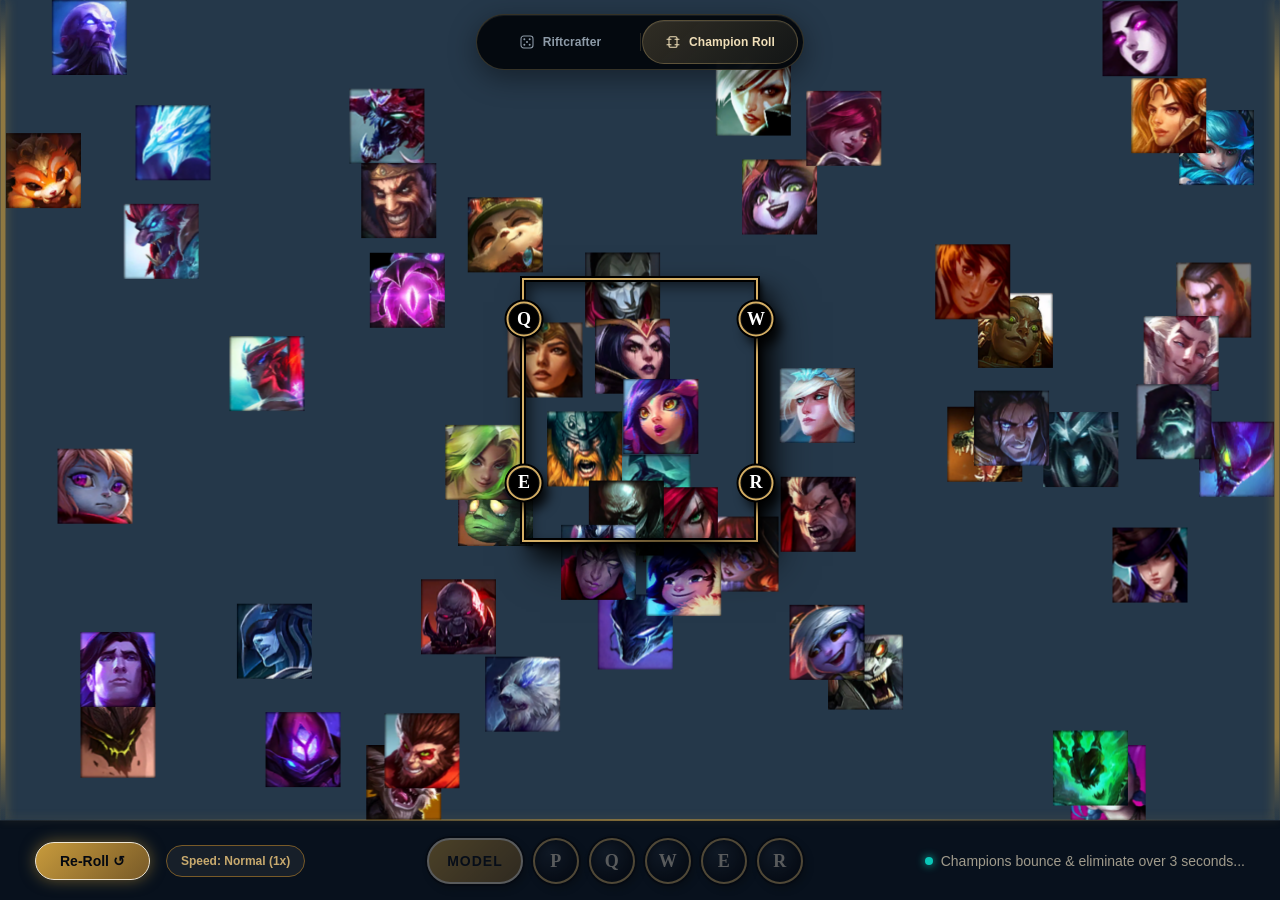
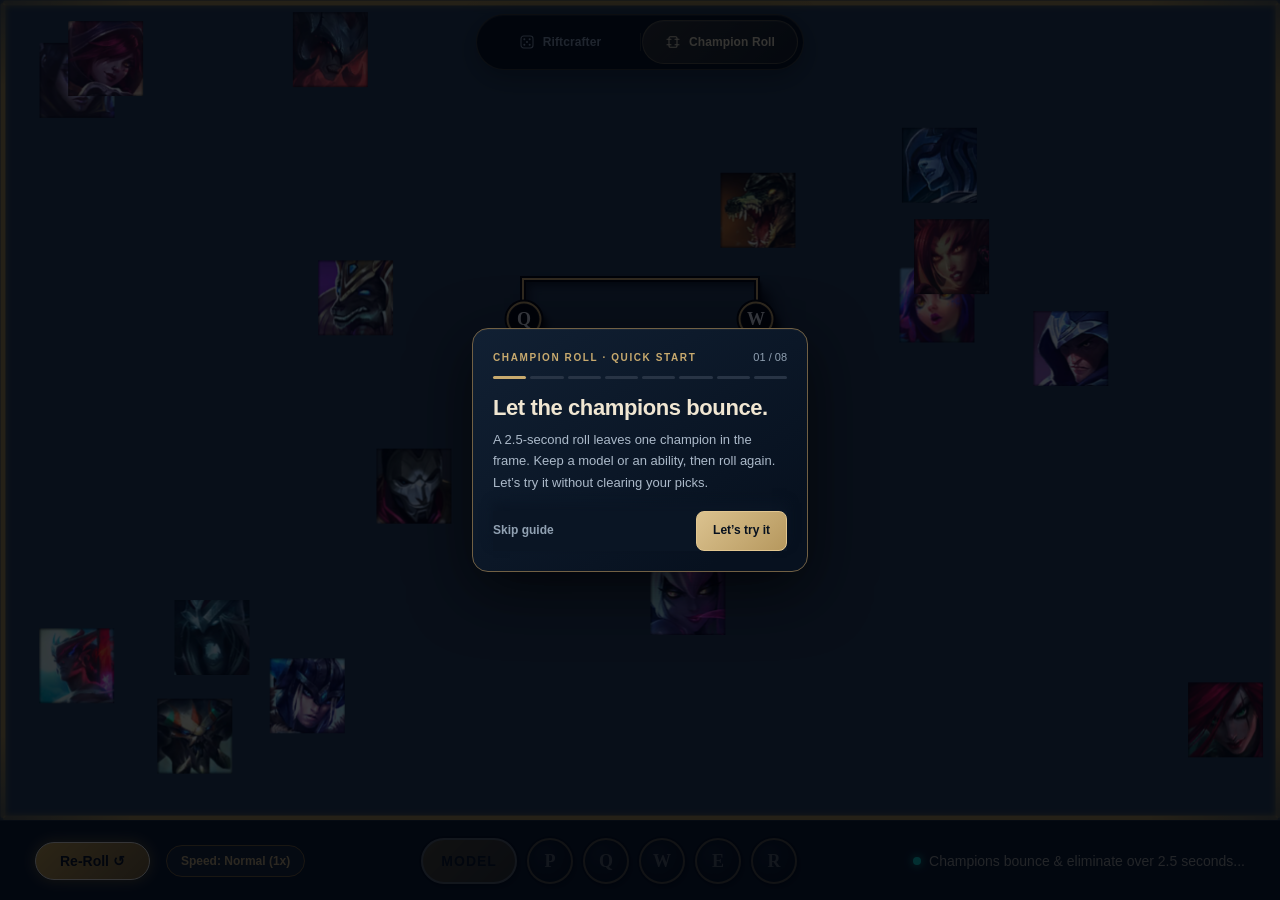
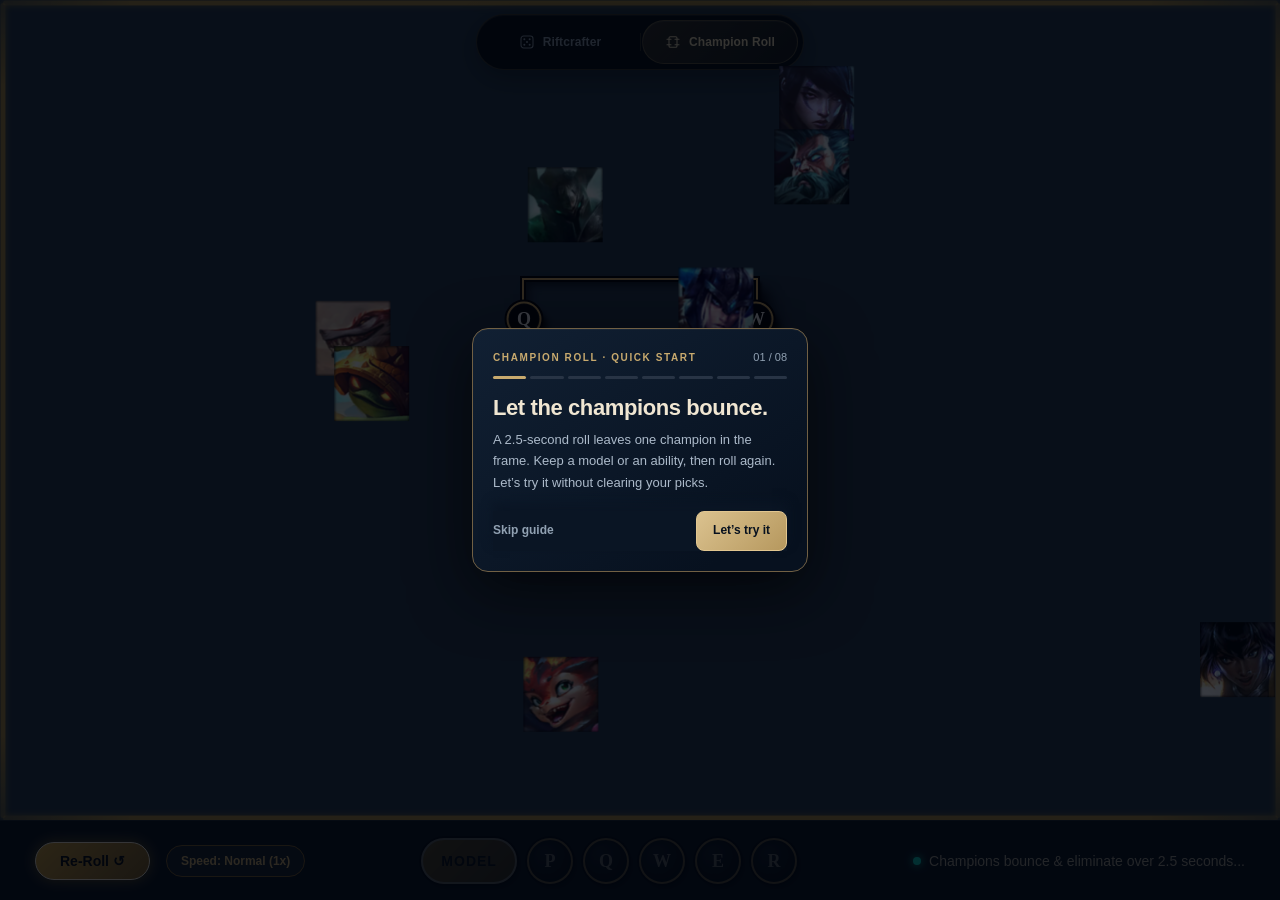
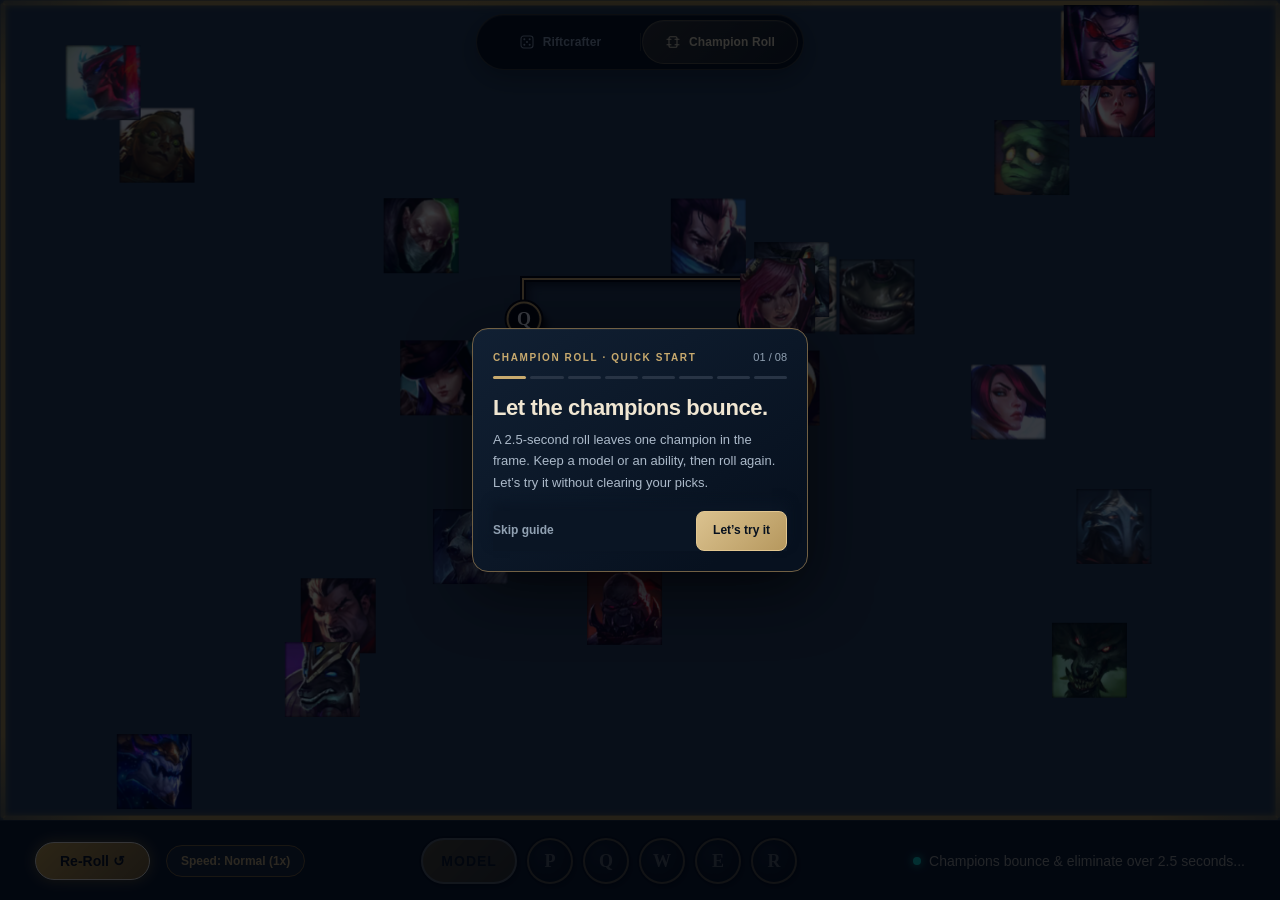
